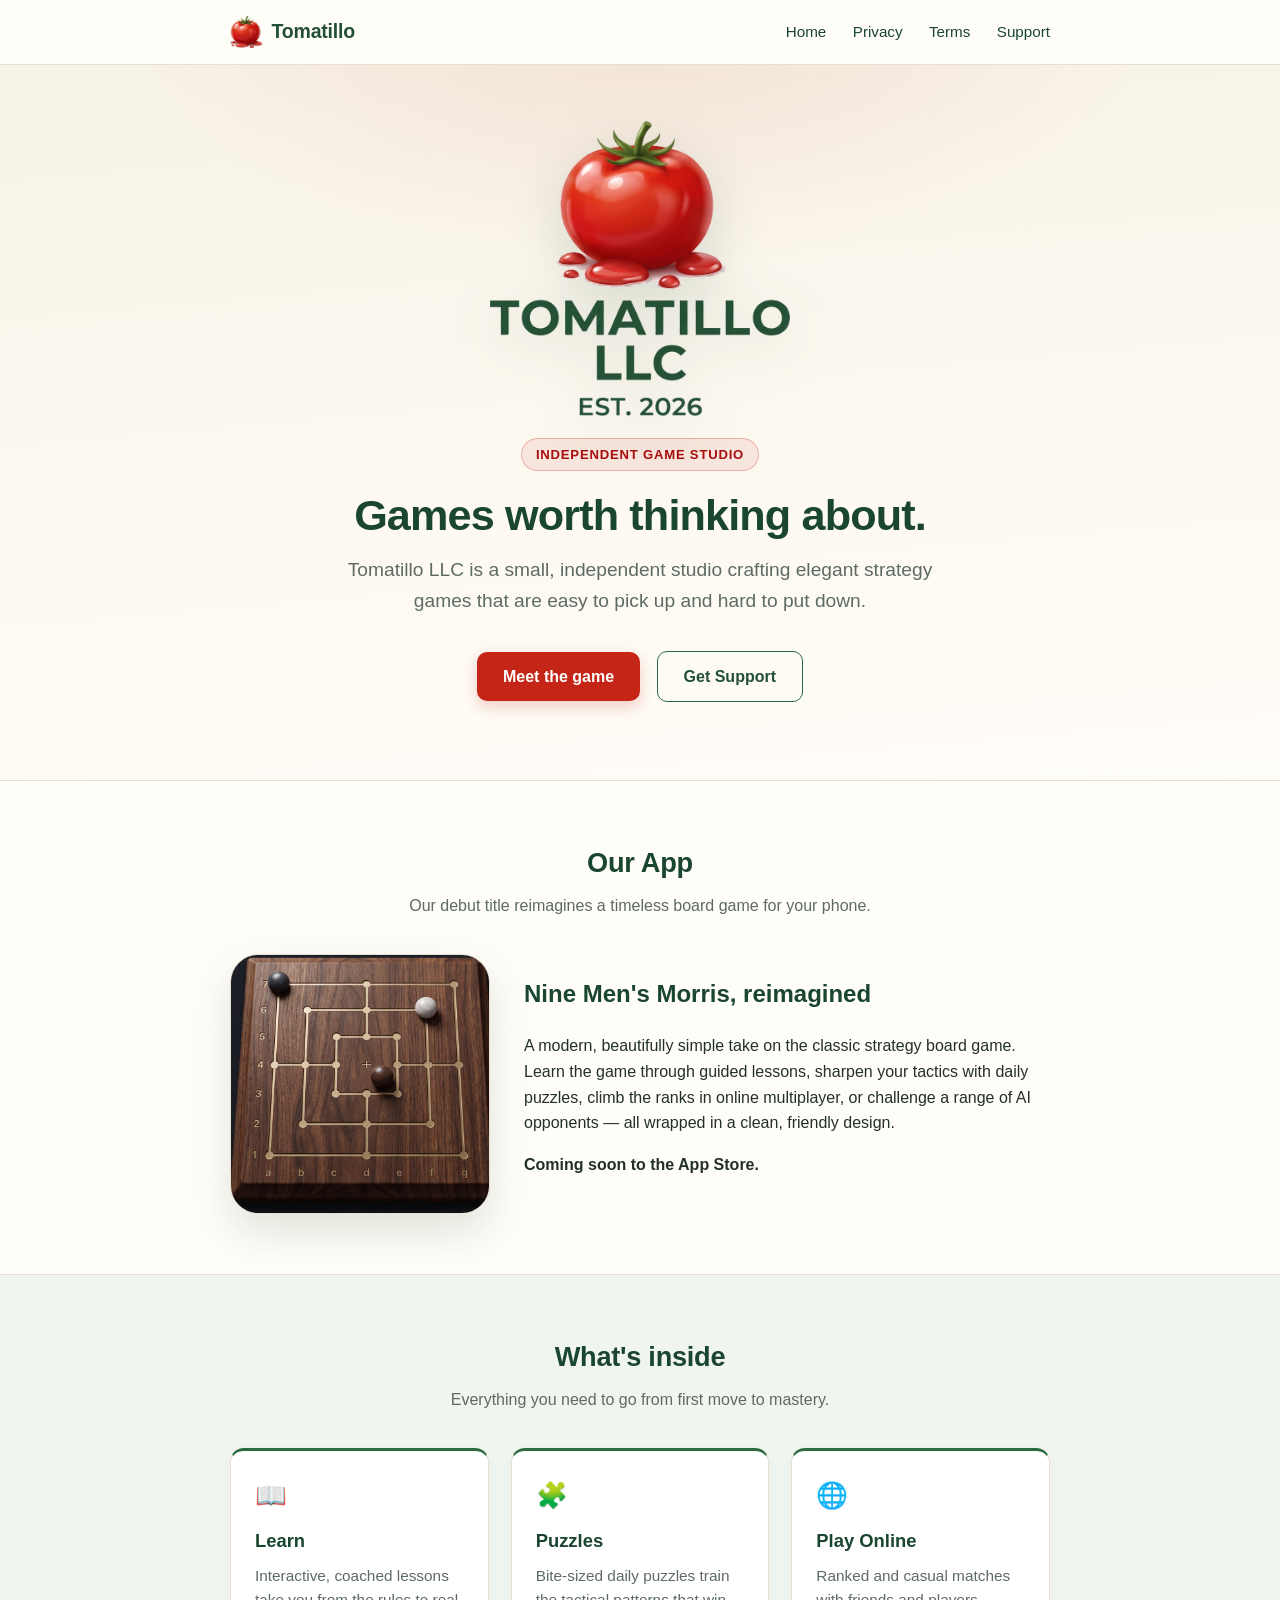
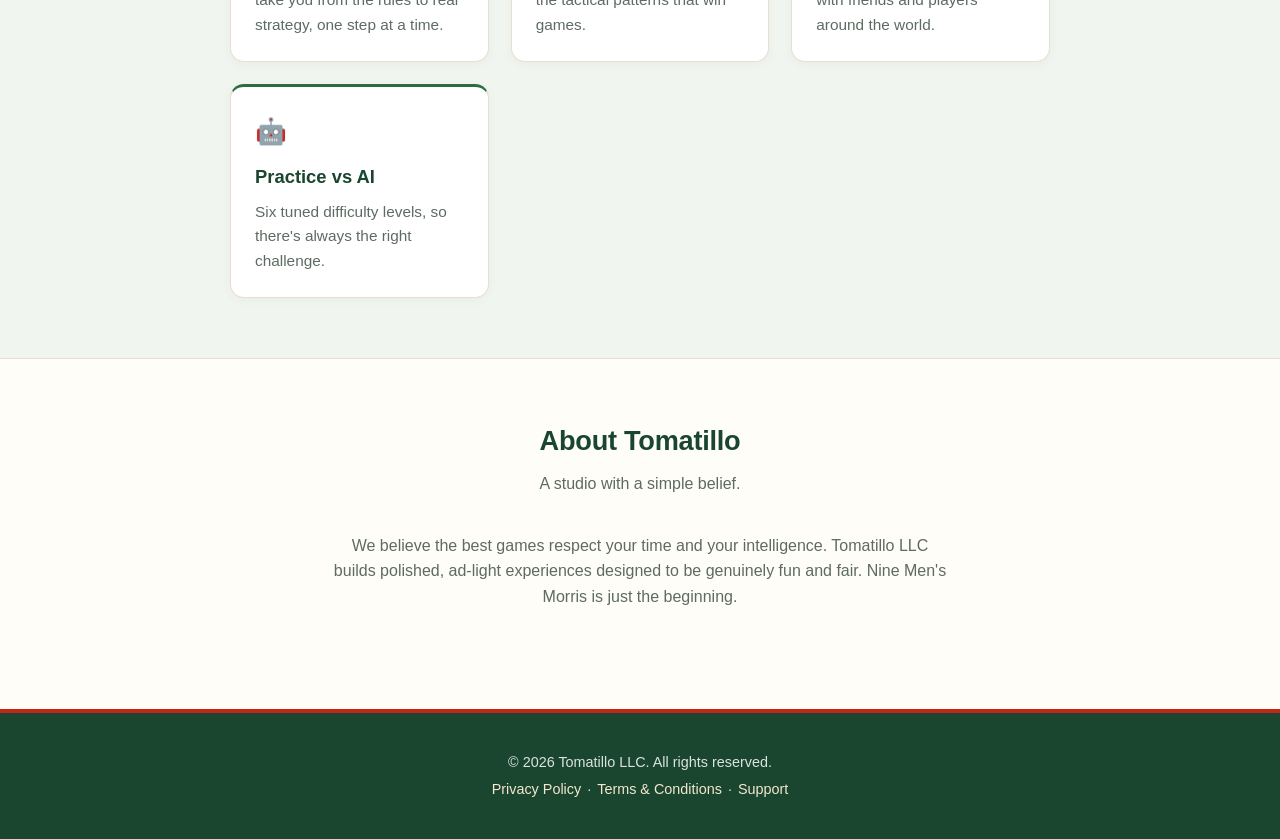
==== index.html @ a1af5113 "first commit" ====
<!DOCTYPE html>
<html lang="en">
<head>
  <meta charset="utf-8">
  <meta name="viewport" content="width=device-width, initial-scale=1">
  <title>Tomatillo LLC — Thoughtful mobile games</title>
  <meta name="description" content="Tomatillo LLC is an independent studio building thoughtful, elegant mobile games — including a modern take on Nine Men's Morris.">
  <link rel="icon" type="image/png" href="assets/favicon.png">
  <link rel="apple-touch-icon" href="assets/tomatillo-mark.png">
  <meta name="theme-color" content="#234f33">
  <link rel="stylesheet" href="styles.css">
</head>
<body>
  <header class="site-header">
    <div class="wrap nav">
      <a class="brand" href="index.html">
        <picture>
          <source srcset="assets/tomatillo-mark.webp" type="image/webp">
          <img class="brand-logo" src="assets/tomatillo-mark.png" alt="" width="320" height="315">
        </picture>
        Tomatillo
      </a>
      <nav>
        <a href="index.html">Home</a>
        <a href="privacy.html">Privacy</a>
        <a href="terms.html">Terms</a>
        <a href="support.html">Support</a>
      </nav>
    </div>
  </header>

  <section class="hero">
    <div class="wrap">
      <picture>
        <source srcset="assets/tomatillo-logo.webp" type="image/webp">
        <img class="hero-logo" src="assets/tomatillo-logo.png" alt="Tomatillo LLC — established 2026" width="720" height="709">
      </picture>
      <span class="pill">Independent Game Studio</span>
      <h1>Games worth thinking about.</h1>
      <p class="lede">Tomatillo LLC is a small, independent studio crafting elegant strategy games
        that are easy to pick up and hard to put down.</p>
      <a class="btn" href="#game">Meet the game</a>
      <a class="btn secondary" href="support.html">Get Support</a>
    </div>
  </section>

  <section id="game">
    <div class="wrap">
      <h2 class="section-title">Our App</h2>
      <p class="section-sub">Our debut title reimagines a timeless board game for your phone.</p>
      <div class="app-row">
        <div class="app-art">
          <img src="assets/board-monastery-oak.jpg" width="800" height="800" loading="lazy"
            alt="The Monastery Oak board from our Nine Men's Morris app — a walnut board with brass-inlaid lines and polished playing pieces.">
        </div>
        <div class="app-copy">
          <h2>Nine Men's Morris, reimagined</h2>
          <p>A modern, beautifully simple take on the classic strategy board game.
            Learn the game through guided lessons, sharpen your tactics with daily puzzles, climb the
            ranks in online multiplayer, or challenge a range of AI opponents — all wrapped in a clean,
            friendly design.</p>
          <p><strong>Coming soon to the App Store.</strong></p>
        </div>
      </div>
    </div>
  </section>

  <section class="alt">
    <div class="wrap">
      <h2 class="section-title">What's inside</h2>
      <p class="section-sub">Everything you need to go from first move to mastery.</p>
      <div class="features">
        <div class="card">
          <div class="ic">📖</div>
          <h3>Learn</h3>
          <p>Interactive, coached lessons take you from the rules to real strategy, one step at a time.</p>
        </div>
        <div class="card">
          <div class="ic">🧩</div>
          <h3>Puzzles</h3>
          <p>Bite-sized daily puzzles train the tactical patterns that win games.</p>
        </div>
        <div class="card">
          <div class="ic">🌐</div>
          <h3>Play Online</h3>
          <p>Ranked and casual matches with friends and players around the world.</p>
        </div>
        <div class="card">
          <div class="ic">🤖</div>
          <h3>Practice vs AI</h3>
          <p>Six tuned difficulty levels, so there's always the right challenge.</p>
        </div>
      </div>
    </div>
  </section>

  <section>
    <div class="wrap">
      <h2 class="section-title">About Tomatillo</h2>
      <p class="section-sub">A studio with a simple belief.</p>
      <p style="text-align:center; max-width:620px; margin:0 auto; color:var(--muted);">
        We believe the best games respect your time and your intelligence. Tomatillo LLC builds
        polished, ad-light experiences designed to be genuinely fun and fair. Nine Men's Morris is
        just the beginning.
      </p>
    </div>
  </section>

  <footer class="site-footer">
    <div class="wrap">
      <p>&copy; <span id="yr">2026</span> Tomatillo LLC. All rights reserved.</p>
      <p class="foot-links">
        <a href="privacy.html">Privacy Policy</a> ·
        <a href="terms.html">Terms &amp; Conditions</a> ·
        <a href="support.html">Support</a>
      </p>
    </div>
    <script>document.getElementById('yr').textContent=new Date().getFullYear();</script>
  </footer>
</body>
</html>
---- styles.css ----
/* Tomatillo LLC — company site styles
   Palette sampled from the company logo: deep forest green + tomato red on warm cream. */
:root {
  --green-900: #12321f;
  --green-800: #1a4630;
  --green-700: #234f33;   /* logo wordmark green */
  --green-600: #2e6b45;

  --red-700: #a80d0e;
  --red-600: #c42517;     /* logo tomato red */

  --ink: #23302a;
  --muted: #5d6b62;
  --line: #e7dfcf;
  --bg: #fffdf8;
  --bg-soft: #f7f2e6;     /* warm cream */
  --bg-tint: #f1f5ef;     /* faintest green wash */
  --max: 860px;
}

* { box-sizing: border-box; }

html { scroll-behavior: smooth; }

body {
  margin: 0;
  font-family: -apple-system, BlinkMacSystemFont, "Segoe UI", Roboto, Helvetica, Arial, sans-serif;
  color: var(--ink);
  background: var(--bg);
  line-height: 1.6;
  -webkit-font-smoothing: antialiased;
}

.wrap { max-width: var(--max); margin: 0 auto; padding: 0 20px; }

a { color: var(--green-600); text-decoration: none; }
a:hover { text-decoration: underline; }

img { max-width: 100%; }

/* Header / nav */
.site-header {
  background: rgba(255, 253, 248, .92);
  backdrop-filter: saturate(140%) blur(8px);
  border-bottom: 1px solid var(--line);
  position: sticky;
  top: 0;
  z-index: 10;
}
.nav { display: flex; align-items: center; justify-content: space-between; height: 64px; }
.brand {
  display: flex; align-items: center; gap: 9px;
  color: var(--green-700); font-weight: 800; font-size: 1.22rem; letter-spacing: -.01em;
}
.brand:hover { text-decoration: none; color: var(--green-800); }
.brand picture { display: flex; }
.brand-logo { height: 32px; width: auto; display: block; }
.site-header nav a {
  color: var(--green-800); margin-left: 22px; font-size: .95rem; font-weight: 500;
  padding: 4px 0; border-bottom: 2px solid transparent;
}
.site-header nav a:hover { color: var(--red-600); border-bottom-color: var(--red-600); text-decoration: none; }

/* Hero */
.hero {
  background:
    radial-gradient(760px 380px at 50% -8%, rgba(196, 37, 23, .09), transparent 68%),
    linear-gradient(175deg, var(--bg-soft) 0%, #fdf9f1 55%, var(--bg) 100%);
  border-bottom: 1px solid var(--line);
  padding: 56px 0 72px;
  text-align: center;
}
.hero picture { display: block; }
.hero-logo {
  width: 300px; max-width: 74%; height: auto; display: block; margin: 0 auto 22px;
  filter: drop-shadow(0 14px 26px rgba(35, 79, 51, .16));
}
.hero h1 { font-size: 2.7rem; margin: 0 0 14px; line-height: 1.15; color: var(--green-800); letter-spacing: -.02em; }
.hero .lede { font-size: 1.2rem; color: var(--muted); max-width: 620px; margin: 0 auto 28px; }
.pill {
  display: inline-block; background: rgba(196, 37, 23, .09); color: var(--red-700);
  border: 1px solid rgba(196, 37, 23, .28); padding: 5px 14px; border-radius: 999px;
  font-size: .82rem; letter-spacing: .06em; text-transform: uppercase; margin-bottom: 20px;
  font-weight: 600;
}
.btn {
  display: inline-block; background: var(--red-600); color: #fff; font-weight: 600;
  padding: 12px 26px; border-radius: 10px; margin: 6px;
  box-shadow: 0 6px 16px rgba(196, 37, 23, .22);
  transition: background .15s ease, transform .15s ease, box-shadow .15s ease;
}
.btn:hover { background: var(--red-700); text-decoration: none; transform: translateY(-1px); box-shadow: 0 9px 20px rgba(196, 37, 23, .28); }
.btn.secondary {
  background: transparent; border: 1.5px solid var(--green-600); color: var(--green-700);
  box-shadow: none;
}
.btn.secondary:hover { background: var(--green-700); border-color: var(--green-700); color: #fff; }

/* Sections */
section { padding: 60px 0; }
section.alt { background: var(--bg-tint); border-block: 1px solid var(--line); }
h2.section-title { font-size: 1.7rem; margin: 0 0 8px; color: var(--green-800); text-align: center; letter-spacing: -.01em; }
.section-sub { text-align: center; color: var(--muted); max-width: 560px; margin: 0 auto 36px; }

.features { display: grid; grid-template-columns: repeat(auto-fit, minmax(220px, 1fr)); gap: 22px; }
.card {
  background: #fff; border: 1px solid var(--line); border-top: 3px solid var(--green-600);
  border-radius: 14px; padding: 24px;
  box-shadow: 0 2px 10px rgba(35, 79, 51, .05);
  transition: transform .15s ease, box-shadow .15s ease;
}
.card:hover { transform: translateY(-2px); box-shadow: 0 10px 24px rgba(35, 79, 51, .1); }
.card h3 { margin: 0 0 8px; color: var(--green-800); font-size: 1.15rem; }
.card p { margin: 0; color: var(--muted); font-size: .96rem; }
.card .ic { font-size: 1.6rem; margin-bottom: 10px; }

.app-row { display: flex; gap: 34px; align-items: center; flex-wrap: wrap; }
.app-row .app-copy { flex: 1 1 320px; }
.app-row .app-art {
  flex: 0 0 260px; width: 260px; height: 260px; border-radius: 28px;
  border: 1px solid var(--line); overflow: hidden;
  display: flex; align-items: center; justify-content: center; margin: 0 auto;
  box-shadow: 0 18px 40px rgba(35, 79, 51, .14);
}
.app-art img { width: 100%; height: 100%; object-fit: cover; display: block; }
.app-copy h2 { color: var(--green-800); margin-top: 0; }

/* Legal pages */
.legal { padding: 44px 20px 64px; }
.legal h1 { font-size: 2rem; color: var(--green-800); margin: 8px 0 4px; }
.legal .subtitle { color: var(--muted); font-style: italic; margin: 0 0 22px; }
.legal h2 { font-size: 1.28rem; color: var(--green-800); margin: 34px 0 10px; padding-top: 6px; border-top: 1px solid var(--line); }
.legal h3 { font-size: 1.05rem; color: var(--green-700); margin: 22px 0 6px; }
.legal p { margin: 0 0 12px; }
.legal ul { margin: 0 0 14px; padding-left: 22px; }
.legal li { margin: 4px 0; }
.legal dl.meta {
  background: var(--bg-soft); border: 1px solid var(--line); border-radius: 12px;
  padding: 16px 20px; margin: 0 0 20px;
}
.legal dl.meta > div { display: flex; gap: 8px; padding: 3px 0; }
.legal dl.meta dt { font-weight: 700; min-width: 130px; color: var(--green-800); margin: 0; }
.legal dl.meta dd { margin: 0; color: var(--ink); }
mark { background: #ffe9a8; padding: 0 3px; border-radius: 3px; }

/* Support */
.support-grid { display: grid; grid-template-columns: repeat(auto-fit, minmax(240px, 1fr)); gap: 22px; margin-top: 12px; }
.contact-box {
  text-align: center; background: var(--bg-soft); border: 1px solid var(--line);
  border-radius: 14px; padding: 30px; margin: 24px 0;
}
.contact-box a { font-size: 1.15rem; font-weight: 600; color: var(--red-600); }
.faq { margin-top: 8px; }
.faq details {
  border: 1px solid var(--line); border-radius: 10px; padding: 4px 16px; margin: 10px 0; background: #fff;
}
.faq summary { cursor: pointer; font-weight: 600; color: var(--green-800); padding: 10px 0; }
.faq summary::marker { color: var(--red-600); }
.faq details[open] summary { border-bottom: 1px solid var(--line); margin-bottom: 8px; }
.faq p { color: var(--muted); margin: 4px 0 12px; }

/* Footer */
.site-footer {
  background: var(--green-800); color: #d9e4dc; padding: 34px 0; text-align: center; margin-top: 40px;
  border-top: 4px solid var(--red-600);
}
.site-footer p { margin: 4px 0; font-size: .9rem; }
.site-footer a { color: #f3e7cf; }
.foot-links a { margin: 0 2px; }

@media (max-width: 620px) {
  .hero { padding: 40px 0 56px; }
  .hero h1 { font-size: 2.1rem; }
  .hero-logo { width: 220px; }
  .site-header nav a { margin-left: 14px; font-size: .9rem; }
  .nav { height: 58px; }
  .brand { font-size: 1.1rem; }
  .brand-logo { height: 27px; }
}

@media (prefers-reduced-motion: reduce) {
  html { scroll-behavior: auto; }
  .btn, .card { transition: none; }
  .btn:hover, .card:hover { transform: none; }
}
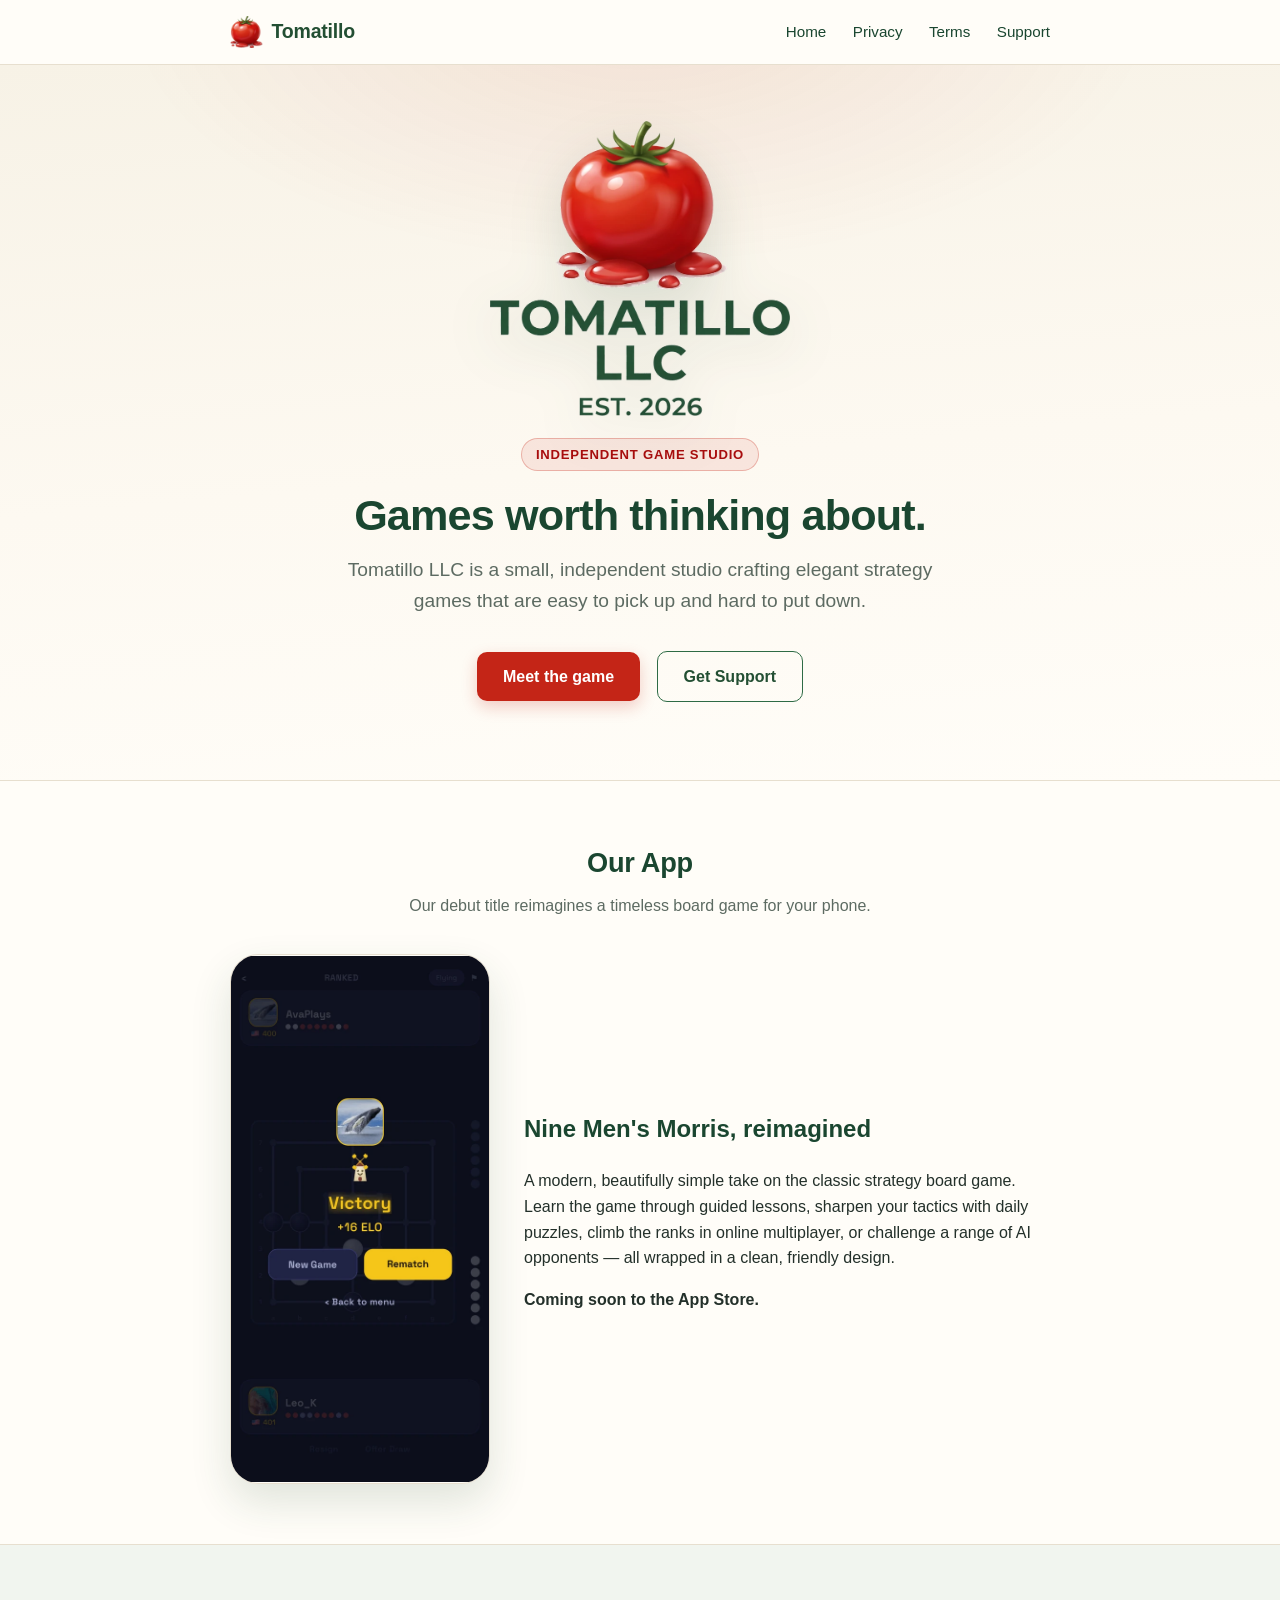
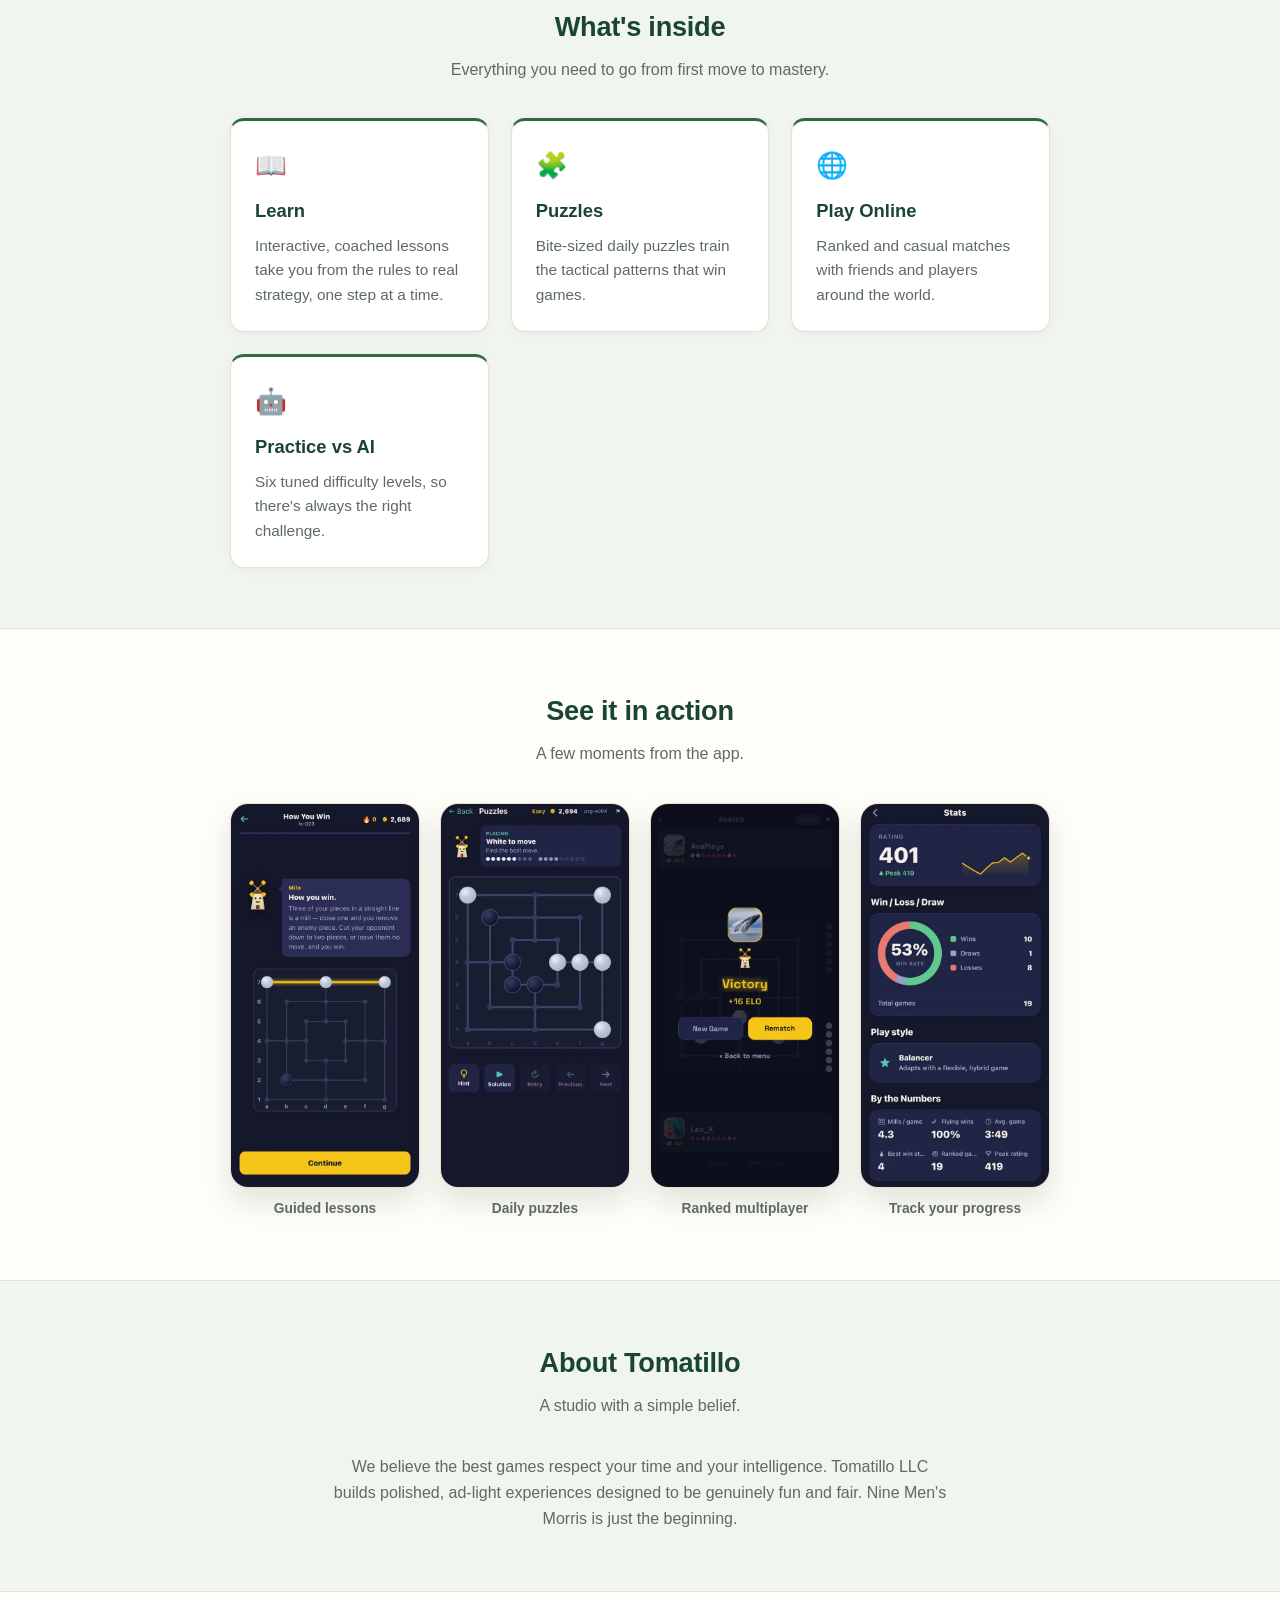
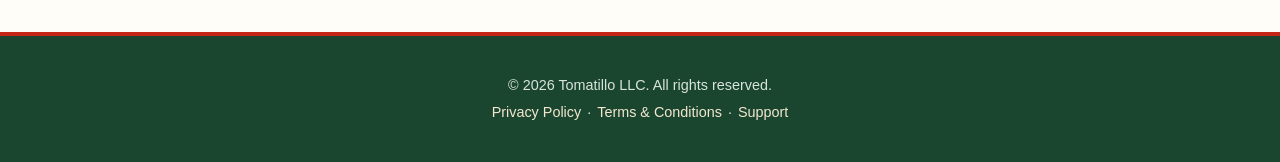
==== commit 683ea375: "added logo and game screenshots" ====
--- a/index.html
+++ b/index.html
@@ -50,8 +50,11 @@
       <p class="section-sub">Our debut title reimagines a timeless board game for your phone.</p>
       <div class="app-row">
         <div class="app-art">
-          <img src="assets/board-monastery-oak.jpg" width="800" height="800" loading="lazy"
-            alt="The Monastery Oak board from our Nine Men's Morris app — a walnut board with brass-inlaid lines and polished playing pieces.">
+          <picture>
+            <source srcset="assets/shot-victory.webp" type="image/webp">
+            <img src="assets/shot-victory.jpg" width="540" height="1102" loading="lazy" decoding="async"
+              alt="A victory screen after a ranked online match in the Nine Men's Morris app, showing a gold Victory banner and Elo rating gain.">
+          </picture>
         </div>
         <div class="app-copy">
           <h2>Nine Men's Morris, reimagined</h2>
@@ -96,6 +99,47 @@
 
   <section>
     <div class="wrap">
+      <h2 class="section-title">See it in action</h2>
+      <p class="section-sub">A few moments from the app.</p>
+      <ul class="shots">
+        <li>
+          <picture>
+            <source srcset="assets/shot-learn.webp" type="image/webp">
+            <img src="assets/shot-learn.jpg" width="540" height="1102" loading="lazy" decoding="async"
+              alt="A lesson screen titled How You Win: Milo, the windmill coach, explains that three pieces in a line form a mill, above a board showing a completed row highlighted in gold.">
+          </picture>
+          <p class="shot-cap">Guided lessons</p>
+        </li>
+        <li>
+          <picture>
+            <source srcset="assets/shot-puzzles.webp" type="image/webp">
+            <img src="assets/shot-puzzles.jpg" width="540" height="1102" loading="lazy" decoding="async"
+              alt="A puzzle screen prompting White to move, with a mid-game board and buttons for a hint or the full solution.">
+          </picture>
+          <p class="shot-cap">Daily puzzles</p>
+        </li>
+        <li>
+          <picture>
+            <source srcset="assets/shot-victory.webp" type="image/webp">
+            <img src="assets/shot-victory.jpg" width="540" height="1102" loading="lazy" decoding="async"
+              alt="A victory screen after a ranked online match, showing a gold Victory banner, an Elo rating gain, and options to start a new game or rematch.">
+          </picture>
+          <p class="shot-cap">Ranked multiplayer</p>
+        </li>
+        <li>
+          <picture>
+            <source srcset="assets/shot-stats.webp" type="image/webp">
+            <img src="assets/shot-stats.jpg" width="540" height="1102" loading="lazy" decoding="async"
+              alt="A stats screen with a rating of 401, a fifty-three percent win rate donut chart, and a breakdown of mills per game and average game length.">
+          </picture>
+          <p class="shot-cap">Track your progress</p>
+        </li>
+      </ul>
+    </div>
+  </section>
+
+  <section class="alt">
+    <div class="wrap">
       <h2 class="section-title">About Tomatillo</h2>
       <p class="section-sub">A studio with a simple belief.</p>
       <p style="text-align:center; max-width:620px; margin:0 auto; color:var(--muted);">
--- a/styles.css
+++ b/styles.css
@@ -117,13 +117,27 @@
 .app-row { display: flex; gap: 34px; align-items: center; flex-wrap: wrap; }
 .app-row .app-copy { flex: 1 1 320px; }
 .app-row .app-art {
-  flex: 0 0 260px; width: 260px; height: 260px; border-radius: 28px;
+  flex: 0 0 260px; width: 260px; height: 530px; border-radius: 28px;
   border: 1px solid var(--line); overflow: hidden;
   display: flex; align-items: center; justify-content: center; margin: 0 auto;
   box-shadow: 0 18px 40px rgba(35, 79, 51, .14);
 }
 .app-art img { width: 100%; height: 100%; object-fit: cover; display: block; }
 .app-copy h2 { color: var(--green-800); margin-top: 0; }
+
+/* Screenshot gallery */
+.shots {
+  list-style: none; margin: 0; padding: 0;
+  display: grid; grid-template-columns: repeat(4, 1fr); gap: 20px;
+}
+.shots li { margin: 0; text-align: center; }
+.shots picture { display: block; }
+.shots img {
+  display: block; width: 100%; height: auto;
+  border-radius: 18px; border: 1px solid var(--line); background: #141527;
+  box-shadow: 0 14px 30px rgba(35, 79, 51, .14);
+}
+.shot-cap { margin: 10px 0 0; font-size: .86rem; font-weight: 600; color: var(--muted); }
 
 /* Legal pages */
 .legal { padding: 44px 20px 64px; }
@@ -176,6 +190,7 @@
   .nav { height: 58px; }
   .brand { font-size: 1.1rem; }
   .brand-logo { height: 27px; }
+  .shots { grid-template-columns: repeat(2, 1fr); gap: 16px; }
 }
 
 @media (prefers-reduced-motion: reduce) {
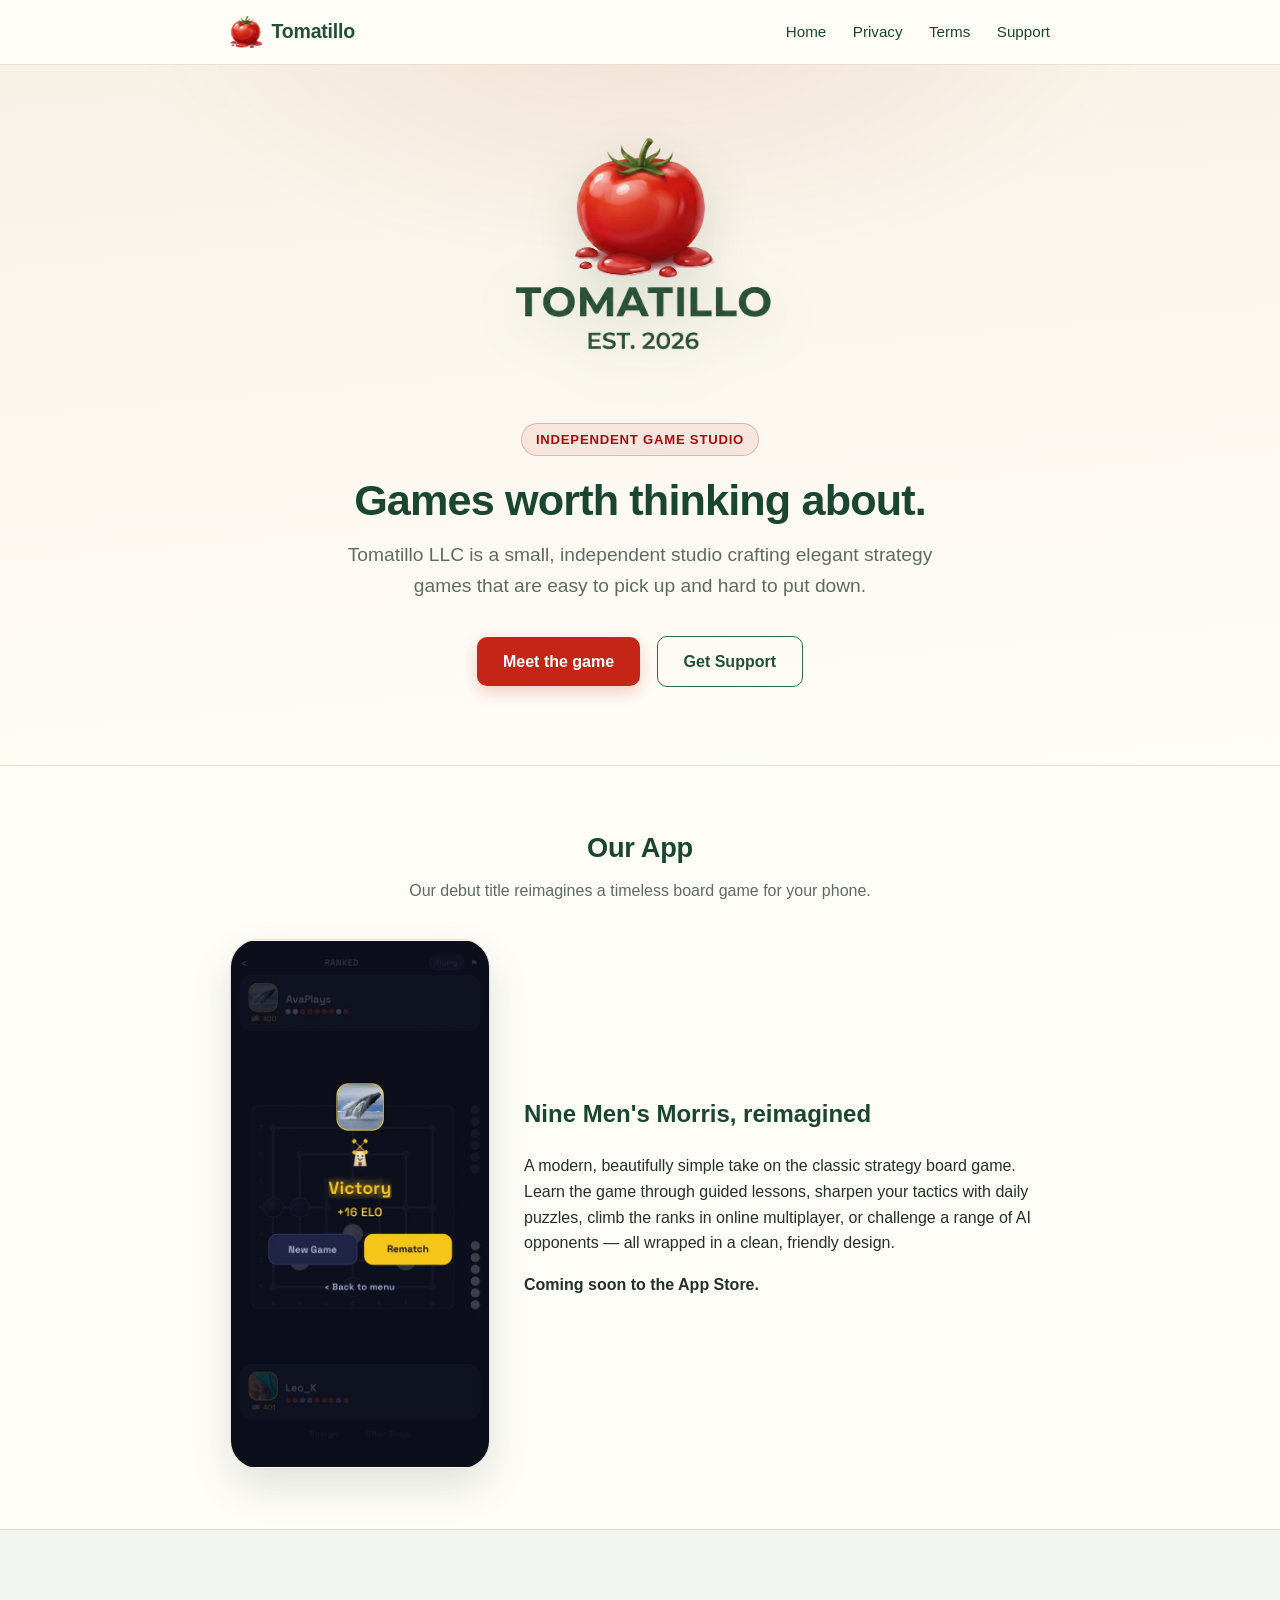
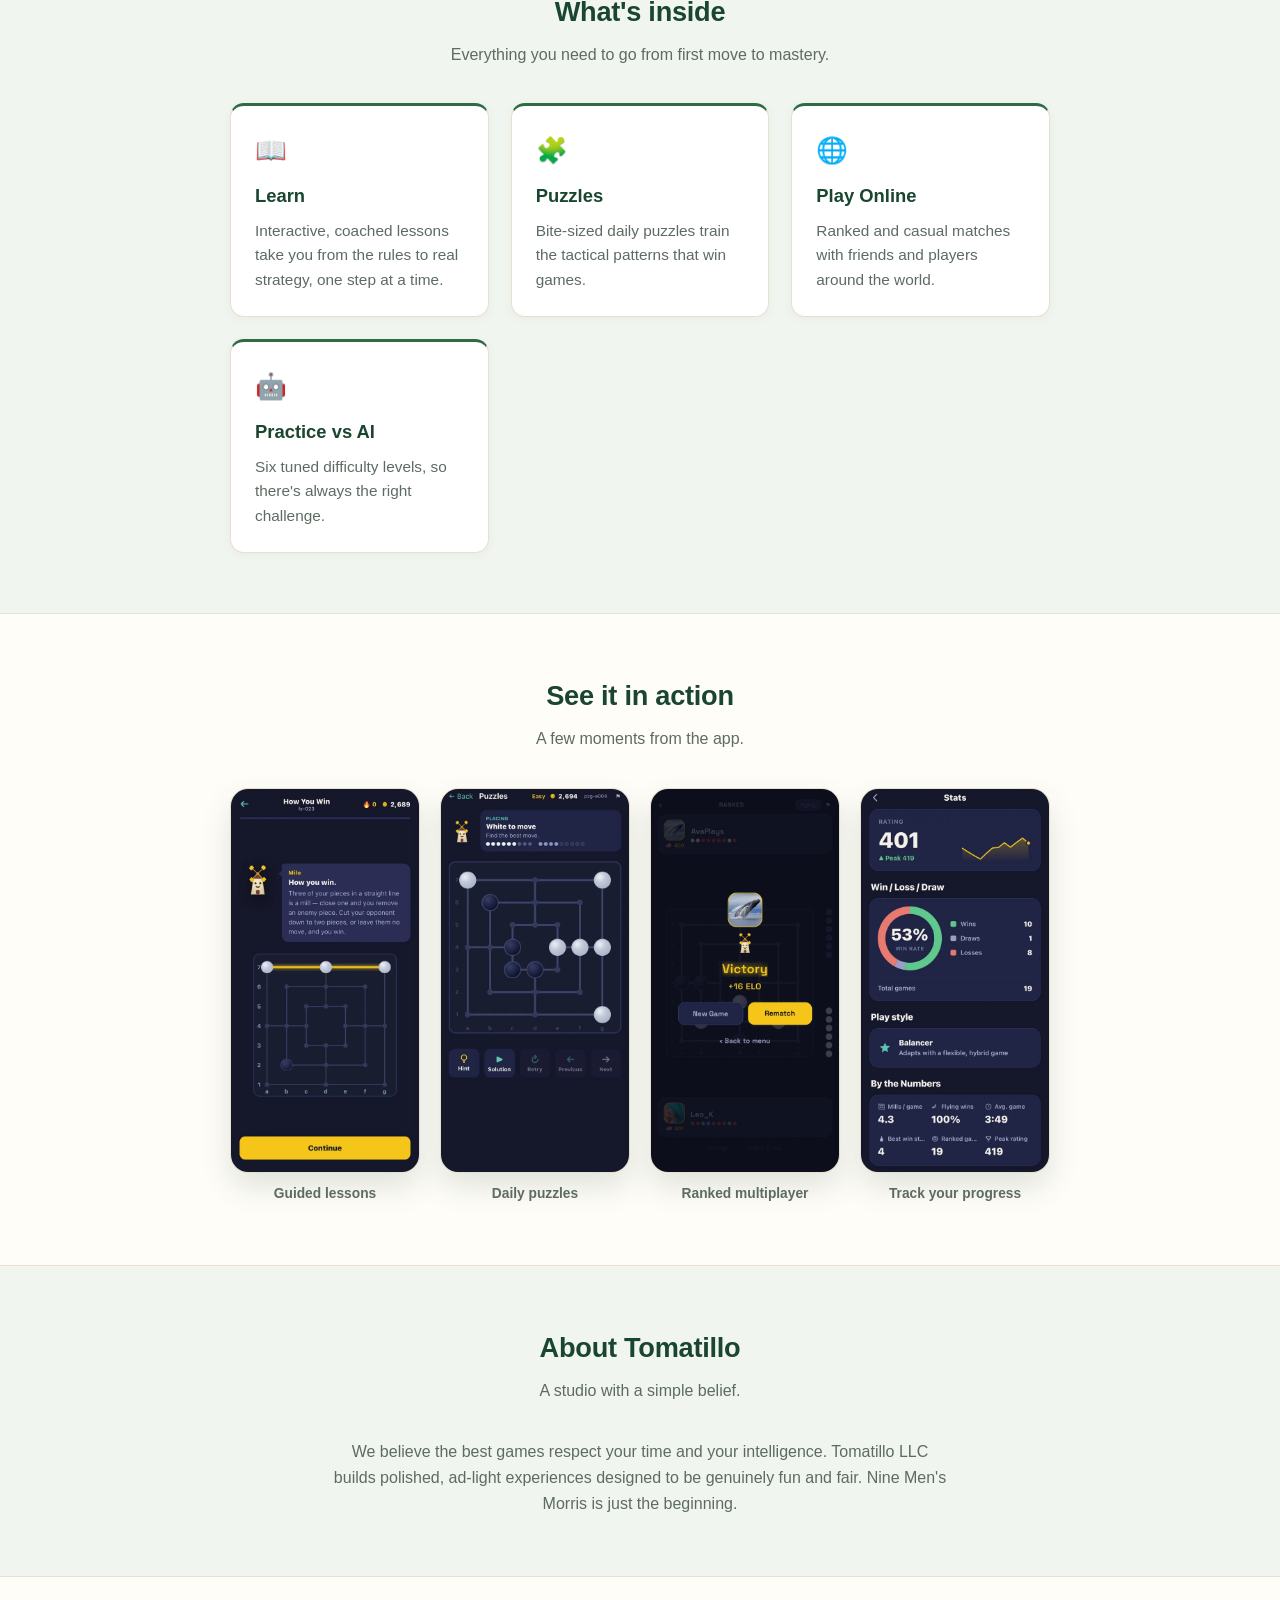
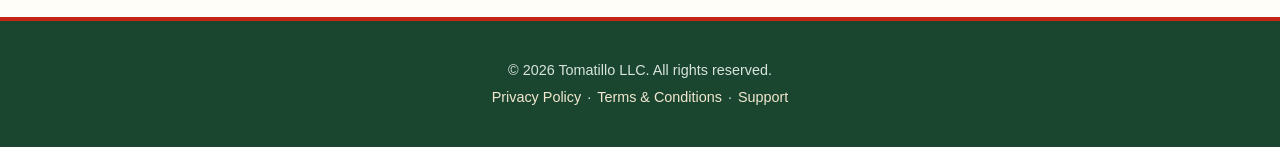
==== commit 84fdb066: "updated tomatillo llc to tomatillo everywhere except the copyright footer" ====
--- a/index.html
+++ b/index.html
@@ -33,7 +33,7 @@
     <div class="wrap">
       <picture>
         <source srcset="assets/tomatillo-logo.webp" type="image/webp">
-        <img class="hero-logo" src="assets/tomatillo-logo.png" alt="Tomatillo LLC — established 2026" width="720" height="709">
+        <img class="hero-logo" src="assets/tomatillo-logo.png" alt="Tomatillo — established 2026" width="720" height="673">
       </picture>
       <span class="pill">Independent Game Studio</span>
       <h1>Games worth thinking about.</h1>
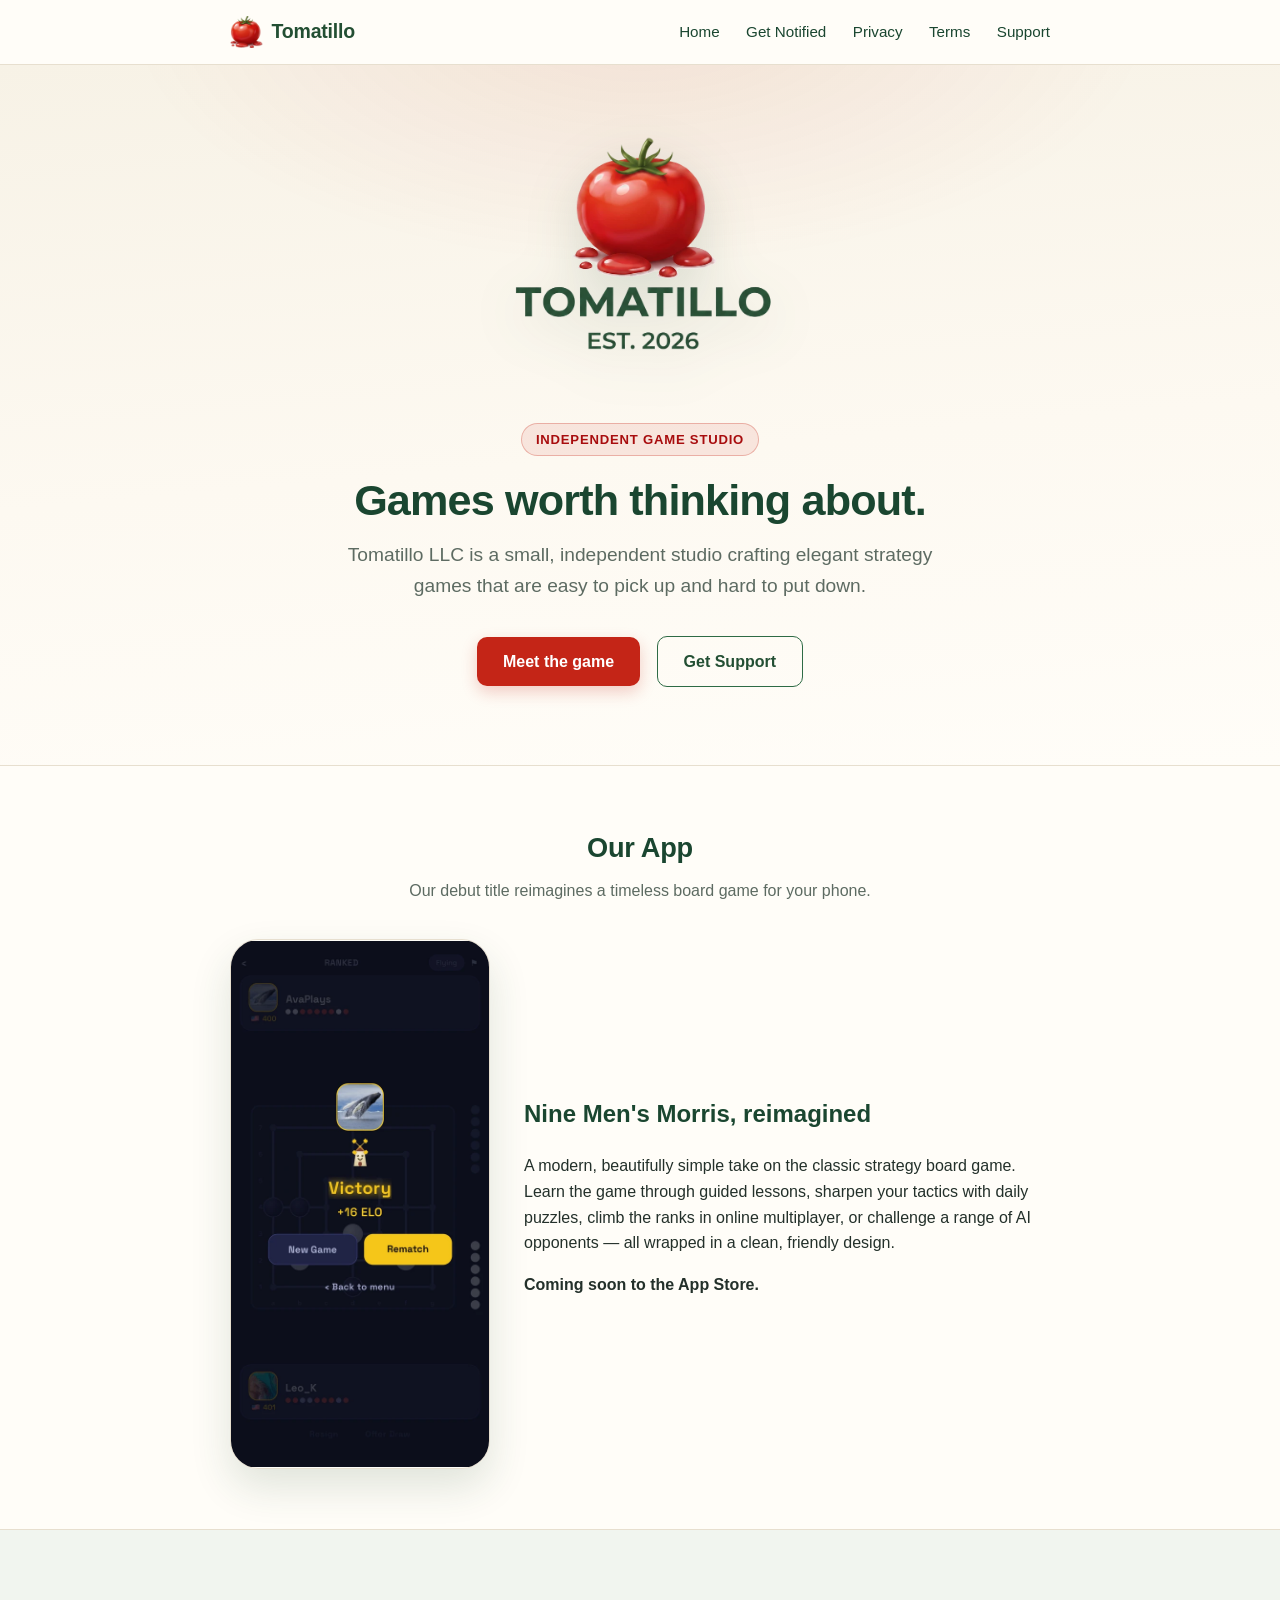
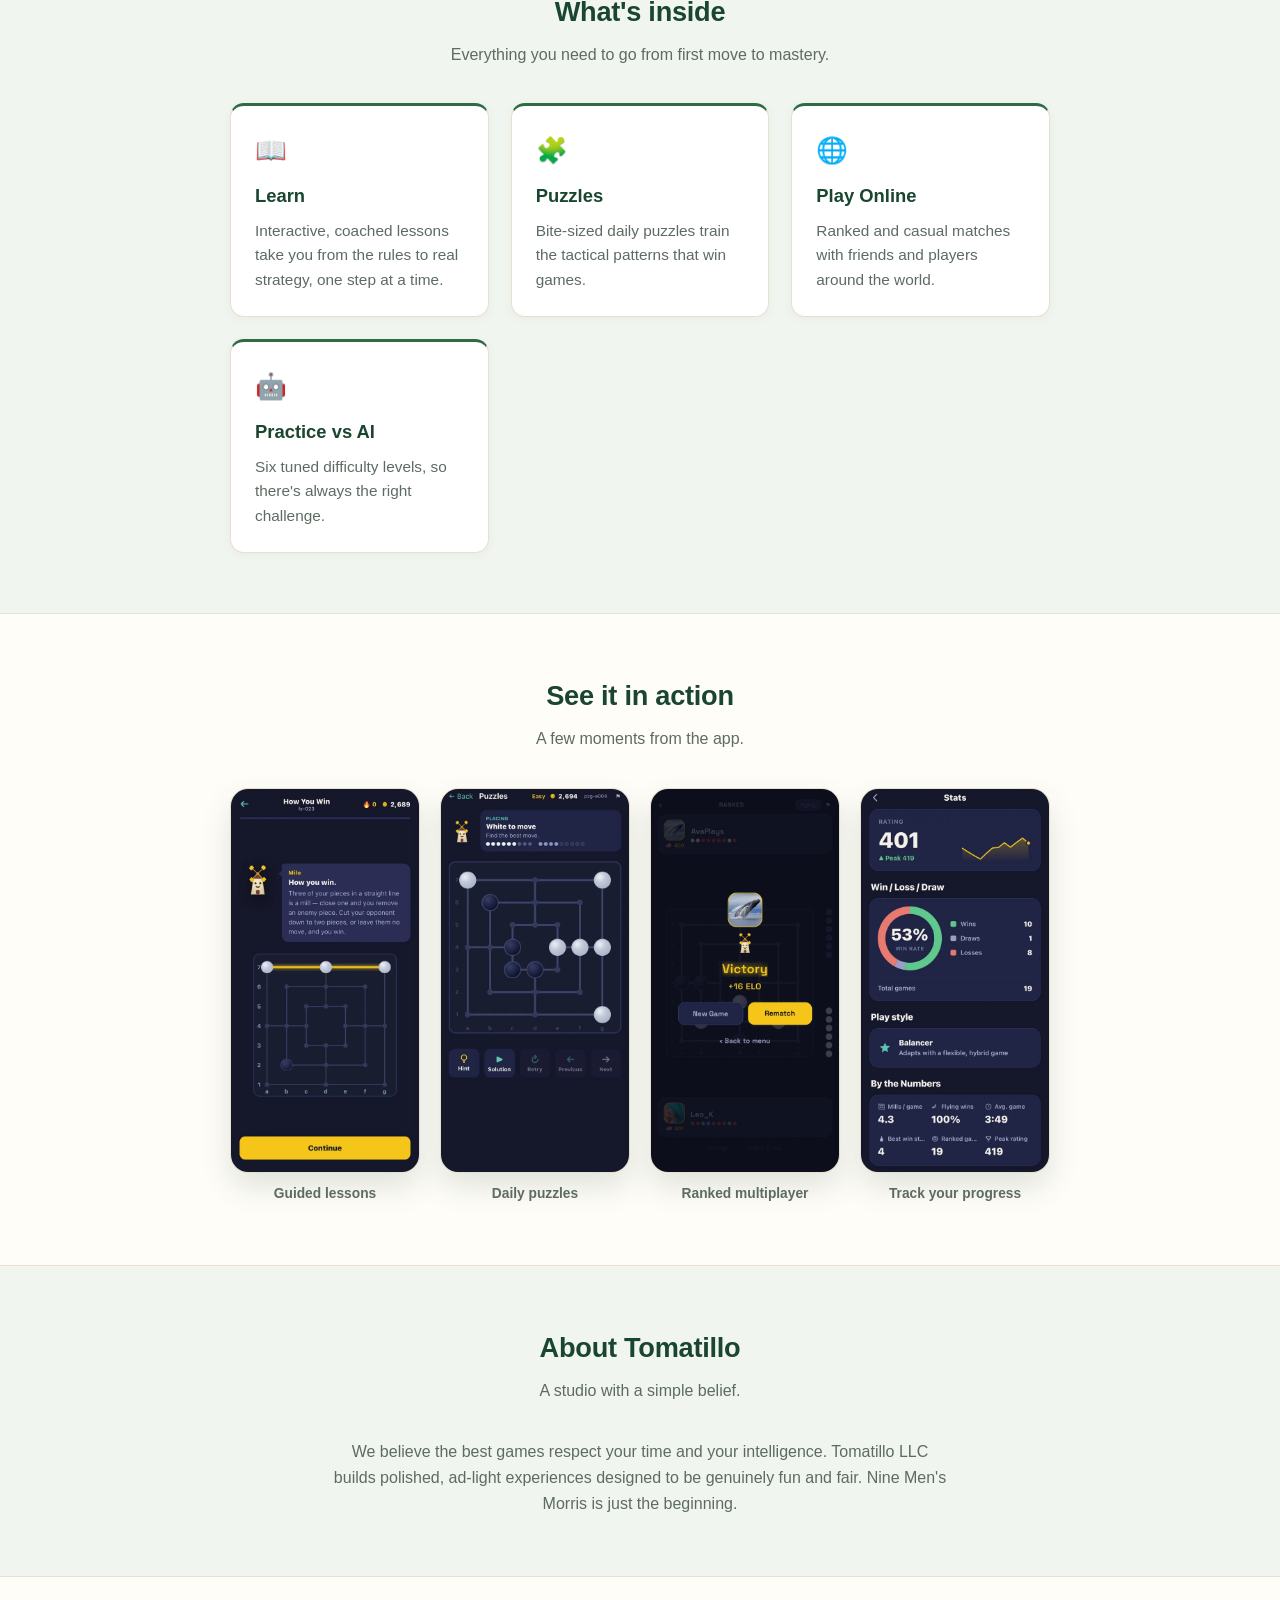
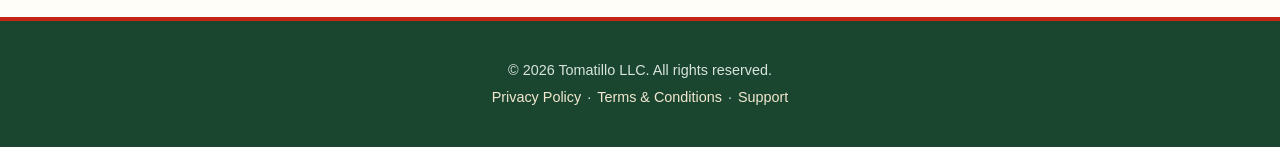
==== commit e4b8307e: "Add Get Notified signup page with ConvertKit form Adds notify.html with an email signup form for the" ====
--- a/index.html
+++ b/index.html
@@ -22,6 +22,7 @@
       </a>
       <nav>
         <a href="index.html">Home</a>
+        <a href="notify.html">Get Notified</a>
         <a href="privacy.html">Privacy</a>
         <a href="terms.html">Terms</a>
         <a href="support.html">Support</a>
--- a/styles.css
+++ b/styles.css
@@ -173,6 +173,94 @@
 .faq details[open] summary { border-bottom: 1px solid var(--line); margin-bottom: 8px; }
 .faq p { color: var(--muted); margin: 4px 0 12px; }
 
+/* Kit (ConvertKit) signup form — match site branding */
+.formkit-form {
+  font-family: -apple-system, BlinkMacSystemFont, "Segoe UI", Roboto, Helvetica, Arial, sans-serif !important;
+  max-width: 420px !important;
+  margin: 0 auto !important;
+}
+.formkit-header {
+  font-size: 1.25rem !important;
+  color: var(--green-800) !important;
+  font-weight: 700 !important;
+  text-align: center !important;
+  margin: 0 0 8px !important;
+}
+.formkit-subheader {
+  font-size: .95rem !important;
+  color: var(--muted) !important;
+  font-weight: 400 !important;
+  text-align: center !important;
+  margin: 0 0 18px !important;
+}
+.formkit-fields {
+  display: flex !important;
+  flex-direction: column !important;
+  gap: 12px !important;
+}
+.formkit-field { width: 100% !important; }
+.formkit-input {
+  width: 100% !important;
+  font-family: inherit !important;
+  font-size: 1rem !important;
+  color: var(--ink) !important;
+  background: #fff !important;
+  border: 1.5px solid var(--line) !important;
+  border-radius: 10px !important;
+  padding: 12px 14px !important;
+  box-shadow: none !important;
+  transition: border-color .15s ease !important;
+}
+.formkit-input:focus {
+  outline: none !important;
+  border-color: var(--green-600) !important;
+}
+.formkit-submit {
+  display: flex !important;
+  align-items: center !important;
+  justify-content: center !important;
+  width: 100% !important;
+  background: var(--red-600) !important;
+  color: #fff !important;
+  font-weight: 600 !important;
+  font-size: 1rem !important;
+  padding: 12px 26px !important;
+  border: none !important;
+  border-radius: 10px !important;
+  box-shadow: 0 6px 16px rgba(196, 37, 23, .22) !important;
+  cursor: pointer !important;
+  transition: background .15s ease, transform .15s ease, box-shadow .15s ease !important;
+}
+.formkit-submit:hover {
+  background: var(--red-700) !important;
+  transform: translateY(-1px) !important;
+  box-shadow: 0 9px 20px rgba(196, 37, 23, .28) !important;
+}
+.formkit-spinner div { background: #fff !important; }
+.formkit-alert {
+  border-radius: 10px !important;
+  padding: 12px 16px !important;
+  font-size: .92rem !important;
+  margin-top: 14px !important;
+  text-align: center !important;
+}
+.formkit-alert-success {
+  background: var(--bg-tint) !important;
+  color: var(--green-800) !important;
+  border: 1px solid var(--green-600) !important;
+}
+.formkit-alert-error {
+  background: rgba(196, 37, 23, .08) !important;
+  color: var(--red-700) !important;
+  border: 1px solid var(--red-600) !important;
+}
+.formkit-guarantee {
+  color: var(--muted) !important;
+  font-size: .82rem !important;
+  text-align: center !important;
+  margin-top: 10px !important;
+}
+
 /* Footer */
 .site-footer {
   background: var(--green-800); color: #d9e4dc; padding: 34px 0; text-align: center; margin-top: 40px;
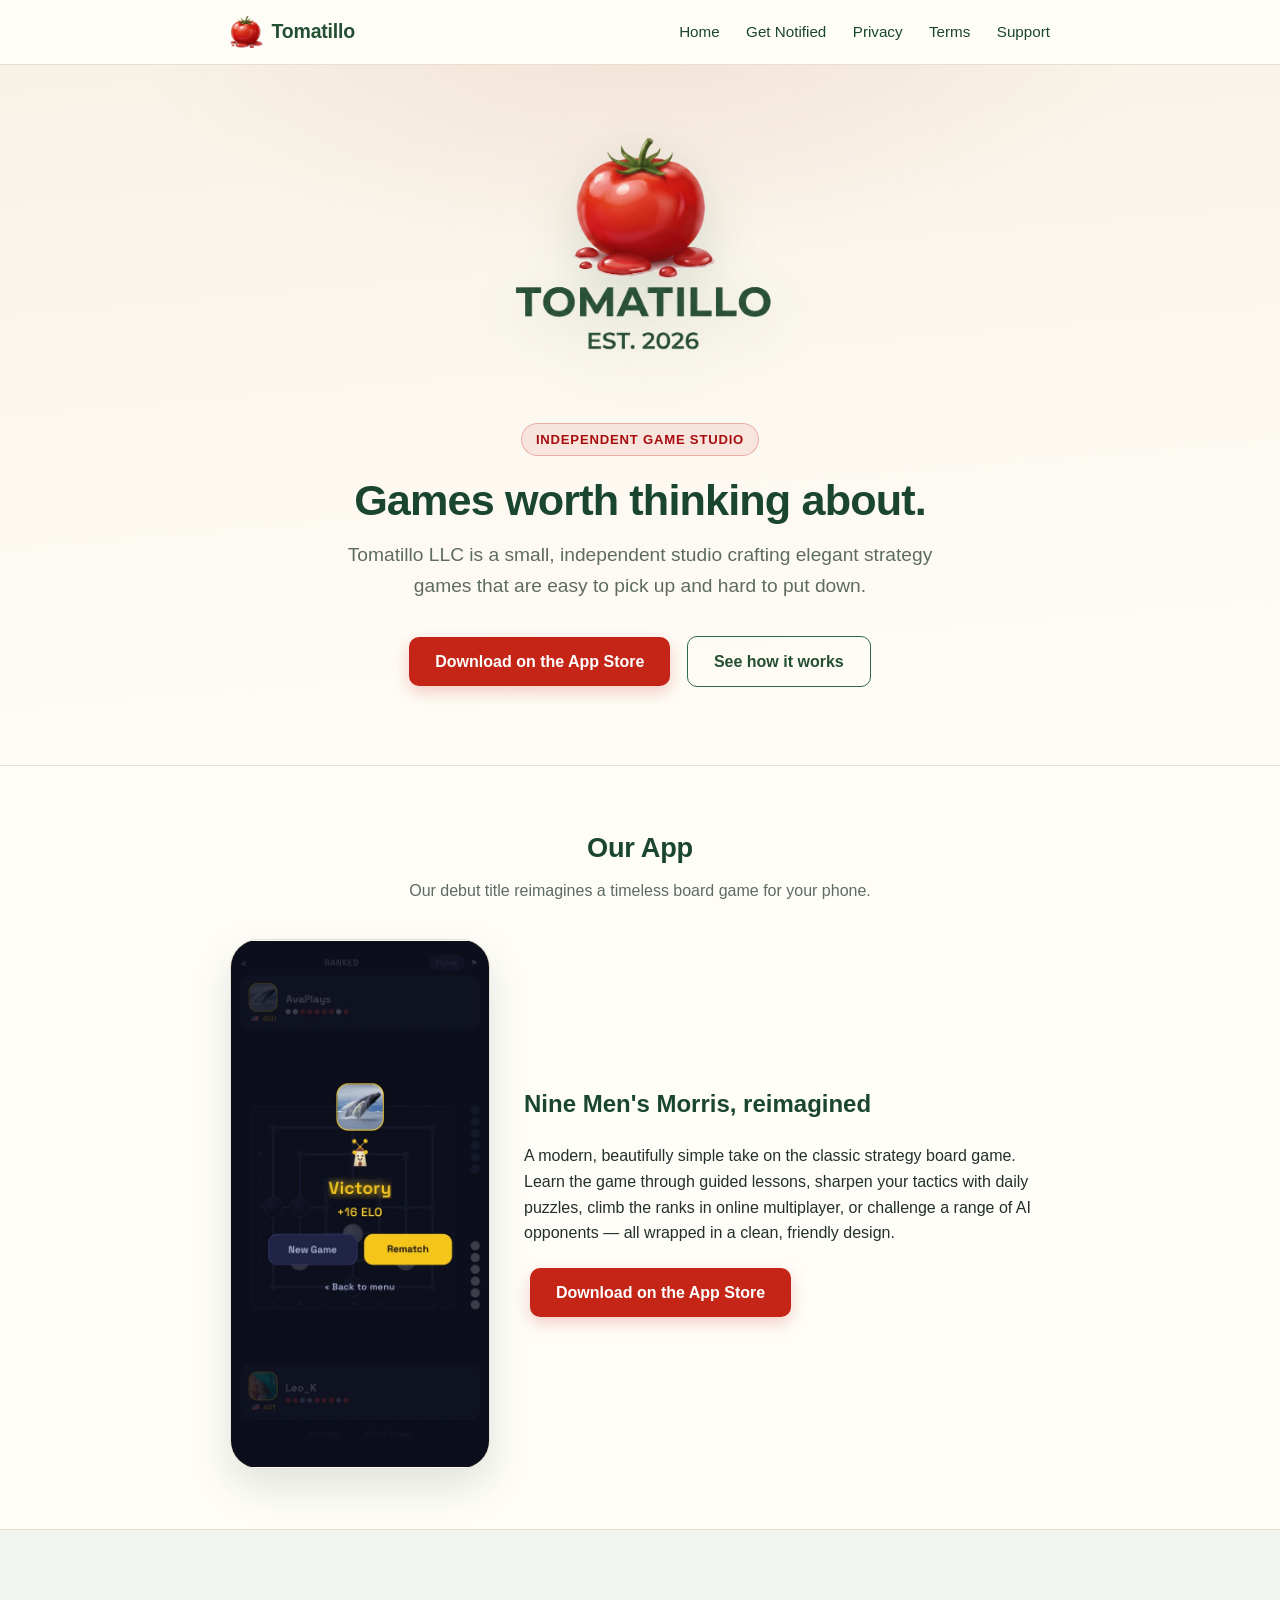
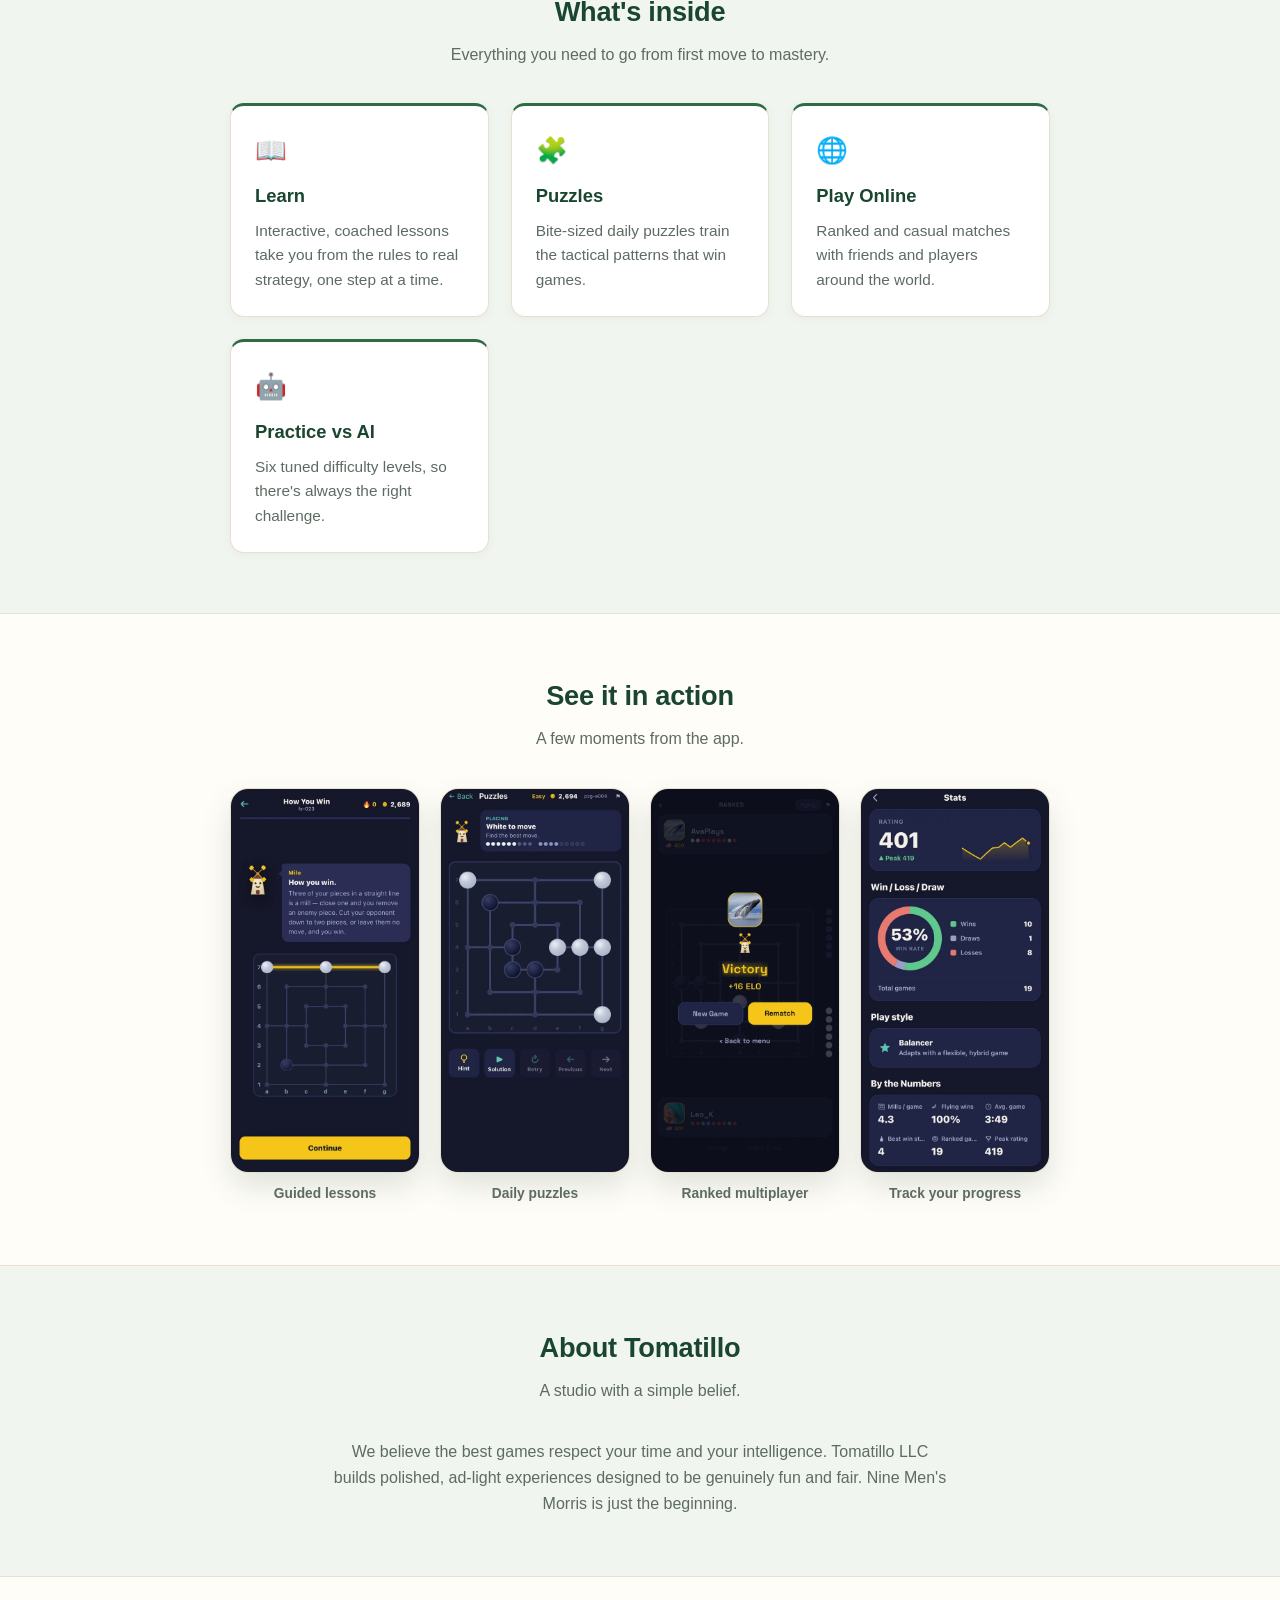
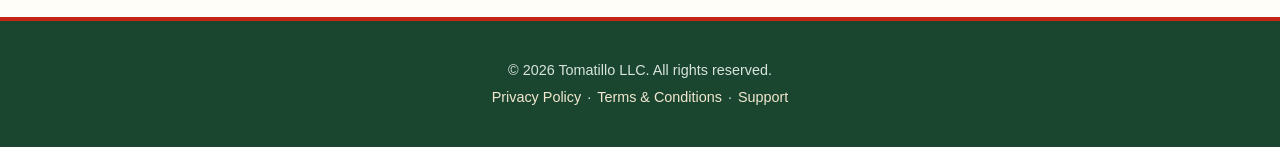
==== commit 71e5ff42: "Update site for Nine Men's Morris launch, add Wall Go signup page - Link App Store buttons to the li" ====
--- a/index.html
+++ b/index.html
@@ -8,6 +8,7 @@
   <link rel="icon" type="image/png" href="assets/favicon.png">
   <link rel="apple-touch-icon" href="assets/tomatillo-mark.png">
   <meta name="theme-color" content="#234f33">
+  <meta name="apple-itunes-app" content="app-id=6803911065">
   <link rel="stylesheet" href="styles.css">
 </head>
 <body>
@@ -40,8 +41,8 @@
       <h1>Games worth thinking about.</h1>
       <p class="lede">Tomatillo LLC is a small, independent studio crafting elegant strategy games
         that are easy to pick up and hard to put down.</p>
-      <a class="btn" href="#game">Meet the game</a>
-      <a class="btn secondary" href="support.html">Get Support</a>
+      <a class="btn" href="https://apps.apple.com/us/app/nine-mens-morris-mills/id6803911065" target="_blank" rel="noopener">Download on the App Store</a>
+      <a class="btn secondary" href="#game">See how it works</a>
     </div>
   </section>
 
@@ -63,7 +64,7 @@
             Learn the game through guided lessons, sharpen your tactics with daily puzzles, climb the
             ranks in online multiplayer, or challenge a range of AI opponents — all wrapped in a clean,
             friendly design.</p>
-          <p><strong>Coming soon to the App Store.</strong></p>
+          <a class="btn" href="https://apps.apple.com/us/app/nine-mens-morris-mills/id6803911065" target="_blank" rel="noopener">Download on the App Store</a>
         </div>
       </div>
     </div>
--- a/styles.css
+++ b/styles.css
@@ -261,6 +261,80 @@
   margin-top: 10px !important;
 }
 
+/* Wall Go promo (notify.html) — scoped palette for the next-game signup page.
+   Layered on top of .legal / .contact-box / .formkit-* above via the .wallgo-promo
+   ancestor class (added only to notify.html's <main>), so nothing here can affect
+   privacy.html, terms.html, support.html, or index.html, which reuse those same
+   base classes. Wall Go palette lifted from mobile/theme/tokens.ts. */
+.wallgo-promo {
+  --wg-forest: #285943;
+  --wg-forest-dark: #1a3c2c;
+  --wg-sage: #7fa68a;
+  --wg-clay: #c96f4a;
+  --wg-gold: #d6a84f;
+  --wg-gold-dark: #b58c39;
+  --wg-gold-ink: #3d2e08;
+  --wg-cream: #f7f3e8;
+  --wg-surface-alt: #efe8d6;
+  --wg-ink: #26332d;
+}
+
+.wallgo-promo .eyebrow {
+  display: inline-block;
+  font-size: .78rem;
+  font-weight: 700;
+  letter-spacing: .08em;
+  text-transform: uppercase;
+  color: var(--wg-gold-ink);
+  background: rgba(214, 168, 79, .18);
+  border: 1px solid rgba(214, 168, 79, .45);
+  border-radius: 999px;
+  padding: 4px 12px;
+  margin: 0 0 14px;
+}
+
+.wallgo-promo h1 {
+  color: var(--wg-forest);
+  text-transform: uppercase;
+  letter-spacing: .03em;
+}
+
+.wallgo-promo .subtitle {
+  color: var(--wg-ink);
+  font-style: normal;
+}
+
+.wallgo-promo .contact-box {
+  background: var(--wg-cream);
+  border-color: var(--wg-surface-alt);
+  box-shadow: 4px 4px 0 var(--wg-surface-alt);
+}
+
+.wallgo-promo .formkit-header { color: var(--wg-forest) !important; }
+.wallgo-promo .formkit-subheader { color: var(--wg-ink) !important; }
+.wallgo-promo .formkit-input:focus { border-color: var(--wg-forest) !important; }
+.wallgo-promo .formkit-submit {
+  background: var(--wg-gold) !important;
+  color: var(--wg-gold-ink) !important;
+  box-shadow: 4px 4px 0 var(--wg-gold-dark) !important;
+}
+.wallgo-promo .formkit-submit:hover {
+  background: var(--wg-gold-dark) !important;
+  color: #fff !important;
+  transform: translate(-2px, -2px) !important;
+  box-shadow: 6px 6px 0 var(--wg-gold-dark) !important;
+}
+.wallgo-promo .formkit-alert-success {
+  background: rgba(127, 166, 138, .18) !important;
+  color: var(--wg-forest) !important;
+  border-color: var(--wg-forest) !important;
+}
+.wallgo-promo .formkit-alert-error {
+  background: rgba(201, 111, 74, .12) !important;
+  color: var(--wg-clay) !important;
+  border-color: var(--wg-clay) !important;
+}
+
 /* Footer */
 .site-footer {
   background: var(--green-800); color: #d9e4dc; padding: 34px 0; text-align: center; margin-top: 40px;
